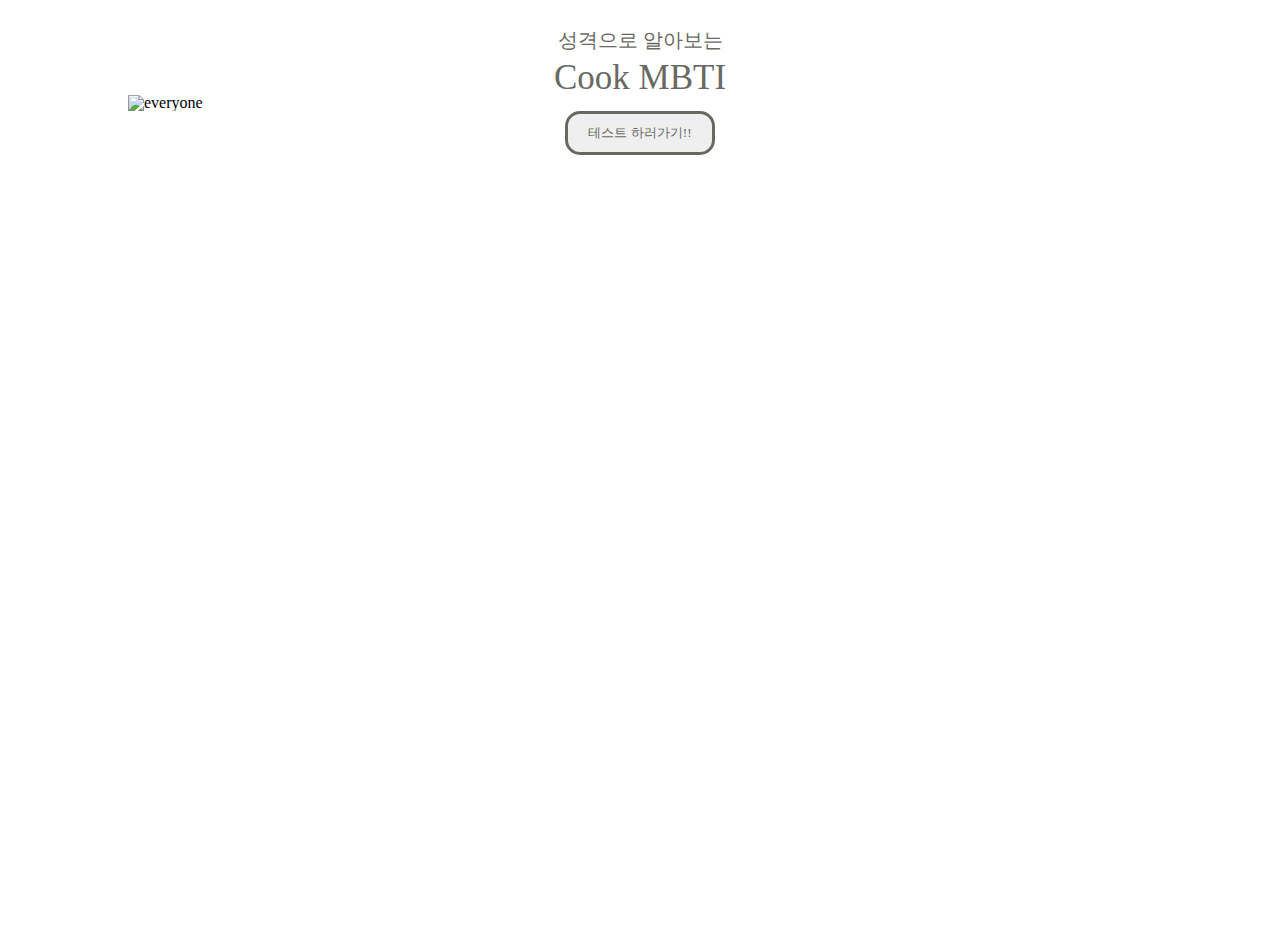
==== index.html @ 25831647 "Create index.html" ====
<!DOCTYPE html>
<html lang="ko">
  <head>
    <meta charset="UTF-8" />
    <meta http-equiv="X-UA-Compatible" content="Chrome" />
    <meta name="viewport" content="width=device-width, initial-scale=1.0" />
    <title>CookWareMbtiTest</title>
    <link rel="stylesheet" href="css/reset.css" />
    <link rel="stylesheet" href="/css/style.css" />
  </head>
  <body background="배경1.png">
    <!-- 비디오 화면 -->

    <main>
      <!-- <video src="BG2.mp4 " autoplay="autoplay" loop type="video/mp4"></video> -->
      <!-- 시작 페이지 -->
      <article class="start" style="display: ''">
        <div class="start__big-title font-one">성격으로 알아보는</div>
        <div class="start__small-title font-one">Cook MBTI</div>
        <img class="start__img" src="계량컵.png" alt="everyone" />
        <button class="start__test-button font-one" type="button ">
          테스트 하러가기!!
        </button>
      </article>

      <!-- 주의사항 페이지 -->
      <article class="read" style="display: none">
        <h2 class="read__text1 font-one">※ 주의사항 ※</h2>
        <p style="line-height: 1.3" class="read__text2 font-one">
          본 테스트는 간단하게 제작하였으며,<br />
          재미로만 참여해주시기 바랍니다
        </p>
        <button class="read__button font-one">OK!</button>
      </article>

      <!-- 질문 페이지 -->
      <article class="question" style="display: none">
        <input class="question__type" type="hidden" value="EI" />
        <!-- 문제 현황 -->
        <div class="question__number font-number">1/12</div>

        <!-- 문제 성향 알아보는 부분 -->
        <div class="question__title font-one">Question Title</div>
        <button
          style="line-height: 1.3"
          class="question__A question-button font-one"
          type="button"
        >
          답변
        </button>
        <button
          style="line-height: 1.3"
          class="question__B question-button font-one"
          type="button"
        >
          답변
        </button>
      </article>

      <!-- mbti 판단하는 부분 -->
      <input type="hidden" class="EI" value="0" />
      <input type="hidden" class="SN" value="0" />
      <input type="hidden" class="TF" value="0" />
      <input type="hidden" class="JP" value="0" />

      <article class="result" style="display: none">
        <div class="result__character-prename font-one">앞부분</div>
        <div class="result__character-name font-one">조리도구이름</div>
        <img
          class="result__character-img font-one box-one"
          src=""
          alt="person"
        />
        <div class="result__character-explain font-one">★ 성격 특징 ★</div>
        <section class="result__explains font-one box-one"></section>
        <div class="result__line"></div>
        <div class="result__friend">
          <div class="result__best box-one">
            <div class="result__text font-one">같이 쓰면 좋음</div>
            <img
              class="result__best-img"
              src="가위.png"
              alt=""
              width="120px"
              height="120px%"
            />
            <div class="result__best-name font-one">이름</div>
          </div>
          <div class="result__worst box-one">
            <div class="result__text font-one">같이 쓰면 별로</div>
            <img
              class="result__worst-img"
              src="계량컵2.png"
              alt=""
              width="120px"
              height="120px"
            />
            <div class="result__worst-name font-one">이름</div>
          </div>
        </div>

        <!-- Go to www.addthis.com/dashboard to customize your tools -->
        <div class="addthis addthis_inline_share_toolbox_s4sb"></div>
        <footer style="line-height: 1.3" class="font-footer">
          전종훈 | minn4072@gmail.com
        </footer>
      </article>
    </main>

    <!-- <script
      src="https://code.jquery.com/jquery-3.5.1.slim.min.js"
      integrity="sha384-DfXdz2htPH0lsSSs5nCTpuj/zy4C+OGpamoFVy38MVBnE+IbbVYUew+OrCXaRkfj"
      crossorigin="anonymous"
    ></script> -->
    <!-- <script
      src="https://cdn.jsdelivr.net/npm/bootstrap@4.5.3/dist/js/bootstrap.bundle.min.js"
      integrity="sha384-ho+j7jyWK8fNQe+A12Hb8AhRq26LrZ/JpcUGGOn+Y7RsweNrtN/tE3MoK7ZeZDyx"
      crossorigin="anonymous"
    ></script> -->

    <!-- Go to www.addthis.com/dashboard to customize your tools -->
    <script
      type="text/javascript"
      src="//s7.addthis.com/js/300/addthis_widget.js#pubid=ra-614bd27334882d83"
    ></script>

    <script src="script.js"></script>
  </body>
</html>
---- css/style.css ----
@import url("start.css");
@import url("question.css");
@import url("addthis.css");
@import url("result.css");
@import url("jb-box.css");
@import url("video.css");
@import url("font.css");
@import url("read.css");

body {
  height: 100vh;
  /* border: 2px solid; */
}

main {
  height: 100%;
  /* border: 2px solid; */
}

li {
  margin: 10px 0px;
  margin-left: 8px;
}

footer {
  text-align: center;
  width: 100%;
  margin-top: 50px;
  font-size: 12px;
  padding-right: 8px;
}

/* video {
  border: 2px solid aqua;
  width: 100%;
  position: absolute;
  object-fit: fill;
} */

@font-face {
  font-family: "HSYuji-Regular";
  src: url("https://cdn.jsdelivr.net/gh/projectnoonnu/noonfonts_2108@1.1/HSYuji-Regular.woff")
    format("woff");
  font-weight: normal;
  font-style: normal;
}
@font-face {
  font-family: "CookieRun-Regular";
  src: url("https://cdn.jsdelivr.net/gh/projectnoonnu/noonfonts_2001@1.1/CookieRun-Regular.woff")
    format("woff");
  font-weight: normal;
  font-style: normal;
}
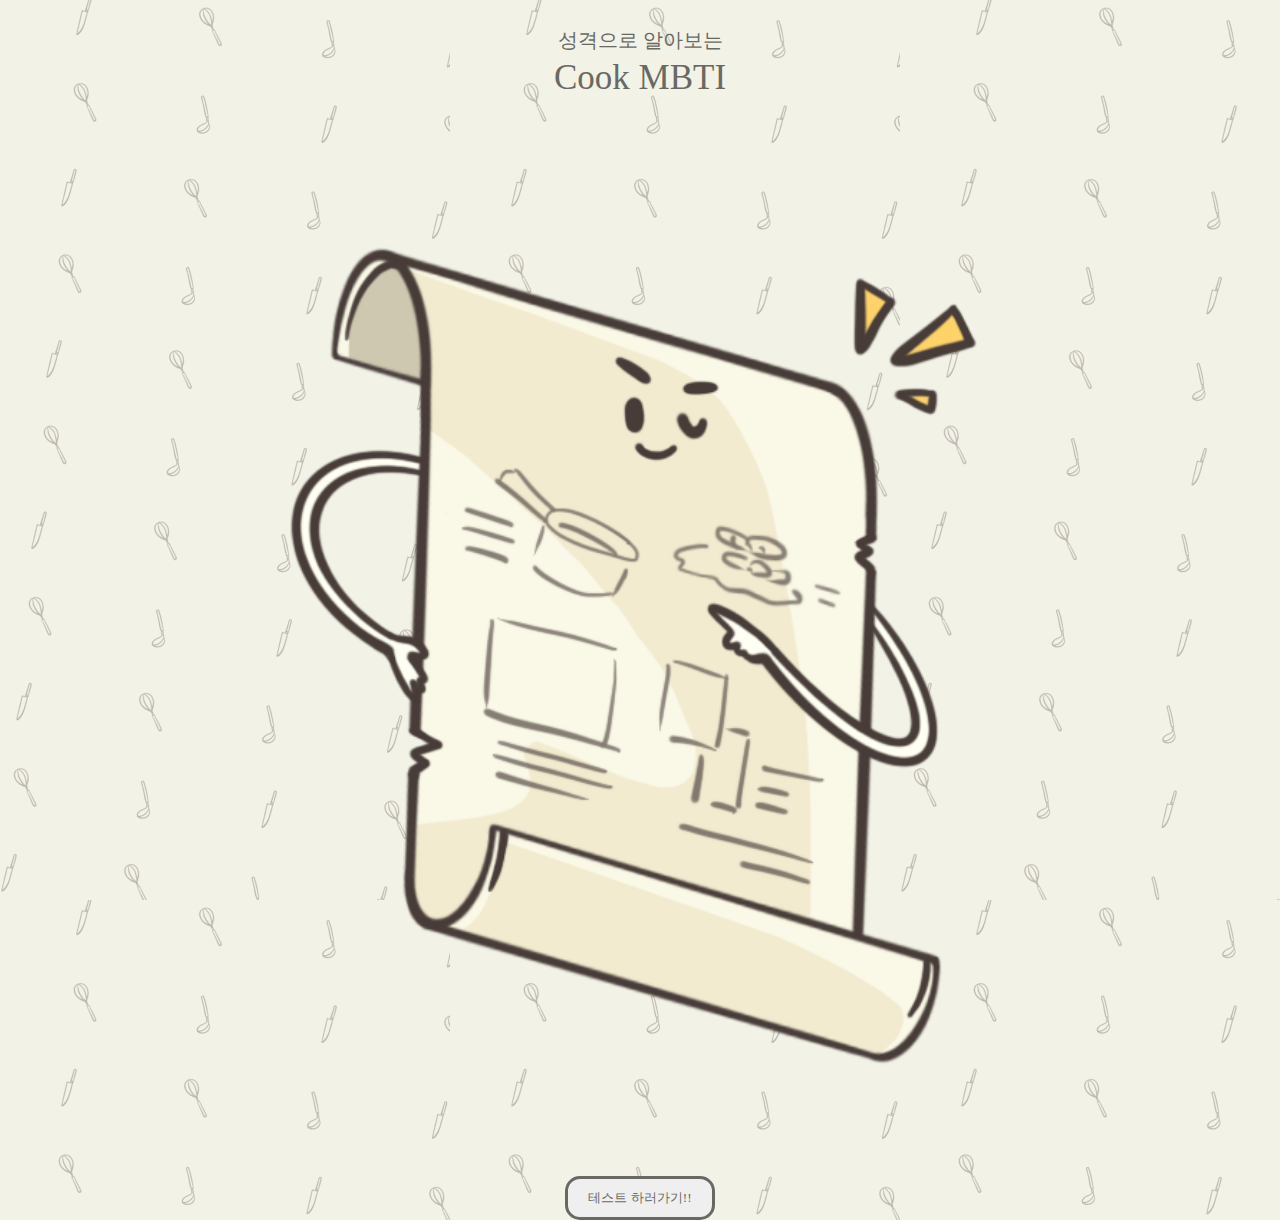
==== commit ba2e2c18: "Update index.html" ====
--- a/index.html
+++ b/index.html
@@ -5,10 +5,11 @@
     <meta http-equiv="X-UA-Compatible" content="Chrome" />
     <meta name="viewport" content="width=device-width, initial-scale=1.0" />
     <title>CookWareMbtiTest</title>
+
     <link rel="stylesheet" href="css/reset.css" />
     <link rel="stylesheet" href="/css/style.css" />
   </head>
-  <body background="배경1.png">
+  <body background="images/배경_1.png">
     <!-- 비디오 화면 -->
 
     <main>
@@ -17,7 +18,7 @@
       <article class="start" style="display: ''">
         <div class="start__big-title font-one">성격으로 알아보는</div>
         <div class="start__small-title font-one">Cook MBTI</div>
-        <img class="start__img" src="계량컵.png" alt="everyone" />
+        <img class="start__img" src="images/레시피.png" alt="everyone" />
         <button class="start__test-button font-one" type="button ">
           테스트 하러가기!!
         </button>
@@ -38,6 +39,7 @@
         <input class="question__type" type="hidden" value="EI" />
         <!-- 문제 현황 -->
         <div class="question__number font-number">1/12</div>
+        <!-- progress bar -->
 
         <!-- 문제 성향 알아보는 부분 -->
         <div class="question__title font-one">Question Title</div>
@@ -63,6 +65,7 @@
       <input type="hidden" class="TF" value="0" />
       <input type="hidden" class="JP" value="0" />
 
+      <!-- 결과 화면 -->
       <article class="result" style="display: none">
         <div class="result__character-prename font-one">앞부분</div>
         <div class="result__character-name font-one">조리도구이름</div>
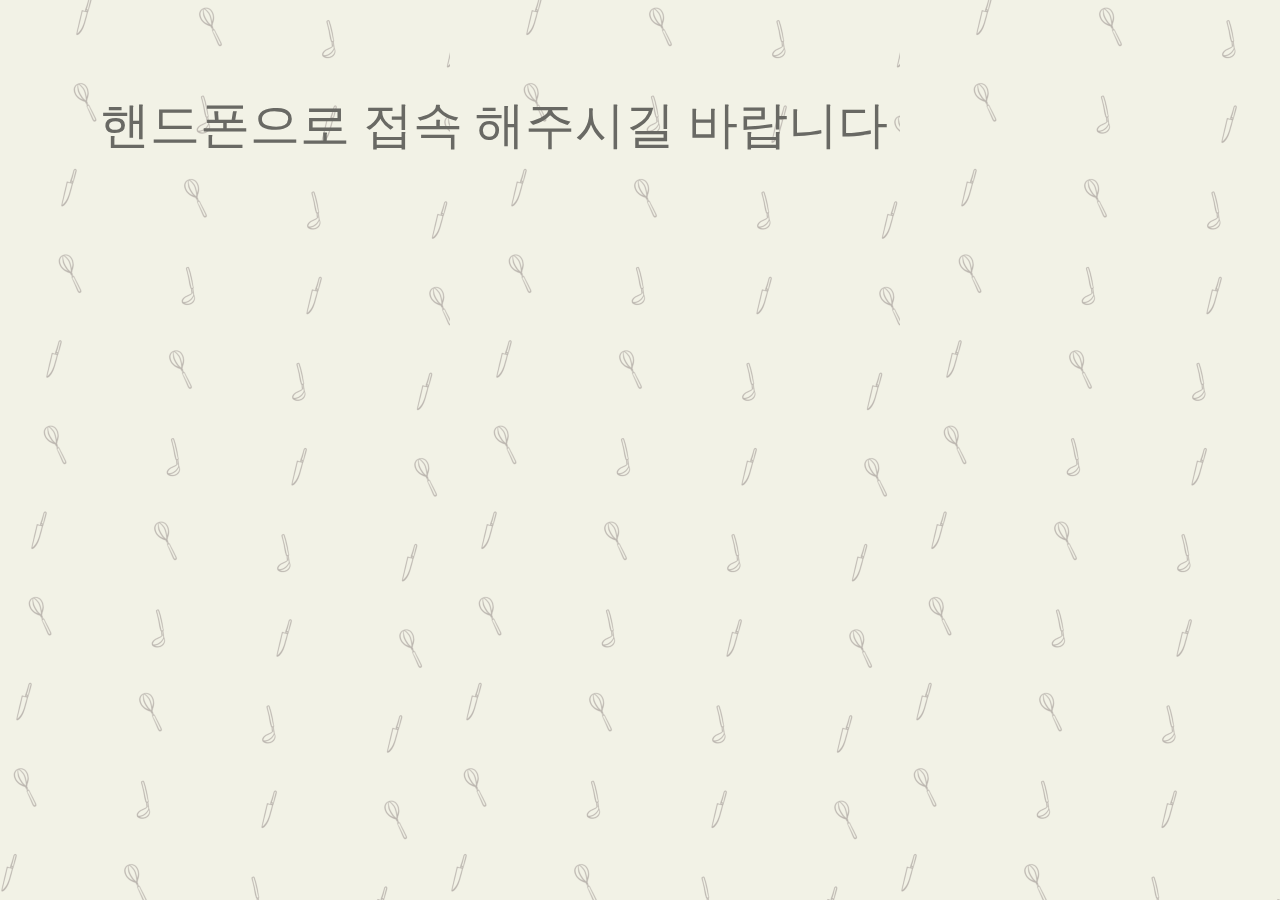
==== commit 301a5402: "Update index.html" ====
--- a/index.html
+++ b/index.html
@@ -4,6 +4,7 @@
     <meta charset="UTF-8" />
     <meta http-equiv="X-UA-Compatible" content="Chrome" />
     <meta name="viewport" content="width=device-width, initial-scale=1.0" />
+    <meta http-equiv="ScreenOrientation" content="autoRotate:disabled">
     <title>CookWareMbtiTest</title>
 
     <link rel="stylesheet" href="css/reset.css" />
@@ -11,6 +12,8 @@
   </head>
   <body background="images/배경_1.png">
     <!-- 비디오 화면 -->
+
+    <div class="font-one desktopview">핸드폰으로 접속 해주시길 바랍니다</div>
 
     <main>
       <!-- <video src="BG2.mp4 " autoplay="autoplay" loop type="video/mp4"></video> -->
@@ -64,6 +67,13 @@
       <input type="hidden" class="SN" value="0" />
       <input type="hidden" class="TF" value="0" />
       <input type="hidden" class="JP" value="0" />
+
+      <!-- 로딩화면 -->
+      <div class="loading" style="display: none"">
+
+        <div class="loading__title font-one">분석중...</div>
+        <img class="loading__gif" src="images/loading.gif" alt="" srcset="" />
+      </div>
 
       <!-- 결과 화면 -->
       <article class="result" style="display: none">
--- a/css/style.css
+++ b/css/style.css
@@ -6,7 +6,7 @@
 @import url("video.css");
 @import url("font.css");
 @import url("read.css");
-
+@import url("loading.css");
 body {
   height: 100vh;
   /* border: 2px solid; */
@@ -51,3 +51,22 @@
   font-weight: normal;
   font-style: normal;
 }
+
+@media (max-width: 601px) {
+  .desktopview {
+    visibility: hidden;
+  }
+}
+
+@media (min-width: 600px) {
+  main {
+    display: none;
+  }
+  .desktopview {
+    visibility: visible;
+    font-size: 50px;
+    position: fixed;
+    top: 100px;
+    left: 100px;
+  }
+}
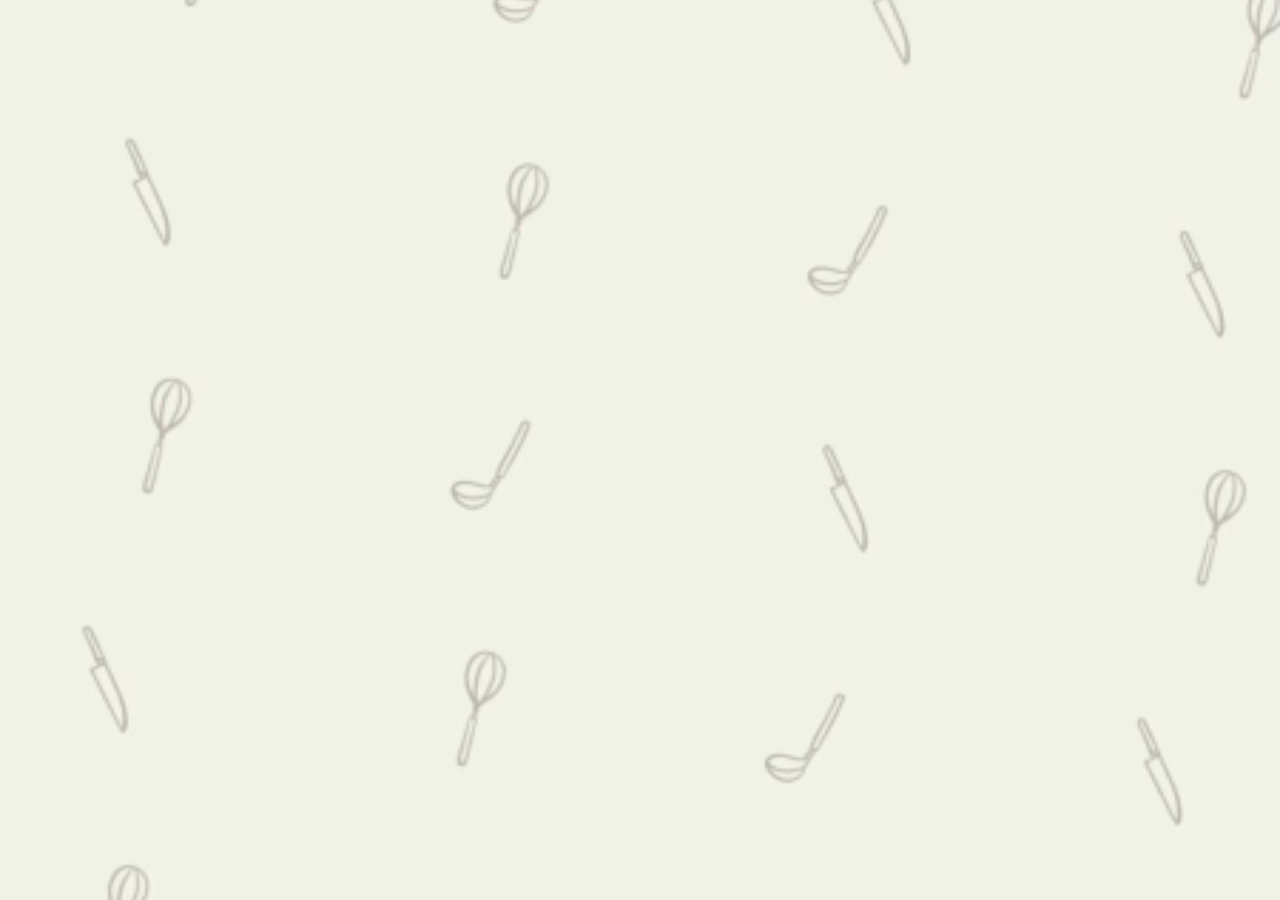
==== commit b20c40c1: "Update index.html" ====
--- a/index.html
+++ b/index.html
@@ -4,19 +4,25 @@
     <meta charset="UTF-8" />
     <meta http-equiv="X-UA-Compatible" content="Chrome" />
     <meta name="viewport" content="width=device-width, initial-scale=1.0" />
-    <meta http-equiv="ScreenOrientation" content="autoRotate:disabled">
+    <meta http-equiv="ScreenOrientation" content="autoRotate:disabled" />
     <title>CookWareMbtiTest</title>
 
     <link rel="stylesheet" href="css/reset.css" />
     <link rel="stylesheet" href="/css/style.css" />
+    <style>
+      video {
+        z-index: -1;
+        width: 100%;
+        height: 100vh;
+        object-fit: cover;
+        position: absolute;
+      }
+    </style>
   </head>
-  <body background="images/배경_1.png">
-    <!-- 비디오 화면 -->
-
-    <div class="font-one desktopview">핸드폰으로 접속 해주시길 바랍니다</div>
-
+  <body>
+    <video src="/images/BG_2.mp4" playsinline muted autoplay loop></video>
     <main>
-      <!-- <video src="BG2.mp4 " autoplay="autoplay" loop type="video/mp4"></video> -->
+      <!-- <video src="BG_1.mp4 " autoplay="autoplay" loop type="video/mp4"></video> -->
       <!-- 시작 페이지 -->
       <article class="start" style="display: ''">
         <div class="start__big-title font-one">성격으로 알아보는</div>
@@ -69,10 +75,9 @@
       <input type="hidden" class="JP" value="0" />
 
       <!-- 로딩화면 -->
-      <div class="loading" style="display: none"">
-
+      <div class="loading" style="display: none">
         <div class="loading__title font-one">분석중...</div>
-        <img class="loading__gif" src="images/loading.gif" alt="" srcset="" />
+        <img class="loading__gif" src="images/loading.gif" />
       </div>
 
       <!-- 결과 화면 -->
@@ -84,12 +89,17 @@
           src=""
           alt="person"
         />
+        <div class="result__line"></div>
         <div class="result__character-explain font-one">★ 성격 특징 ★</div>
         <section class="result__explains font-one box-one"></section>
         <div class="result__line"></div>
+        <div class="result__combi font-one">
+          <div class="result__combi-title">★ 조리도구 궁합 ★</div>
+        </div>
+
         <div class="result__friend">
           <div class="result__best box-one">
-            <div class="result__text font-one">같이 쓰면 좋음</div>
+            <div class="result__text font-one"><u>같이 쓰면 좋음</u></div>
             <img
               class="result__best-img"
               src="가위.png"
@@ -100,7 +110,7 @@
             <div class="result__best-name font-one">이름</div>
           </div>
           <div class="result__worst box-one">
-            <div class="result__text font-one">같이 쓰면 별로</div>
+            <div class="result__text font-one"><u>같이 쓰면 별로</u></div>
             <img
               class="result__worst-img"
               src="계량컵2.png"
@@ -111,7 +121,8 @@
             <div class="result__worst-name font-one">이름</div>
           </div>
         </div>
-
+        <div class="result__line"></div>
+        <div class="result__share font-one">★ 공유하기 ★</div>
         <!-- Go to www.addthis.com/dashboard to customize your tools -->
         <div class="addthis addthis_inline_share_toolbox_s4sb"></div>
         <footer style="line-height: 1.3" class="font-footer">
@@ -130,8 +141,19 @@
       integrity="sha384-ho+j7jyWK8fNQe+A12Hb8AhRq26LrZ/JpcUGGOn+Y7RsweNrtN/tE3MoK7ZeZDyx"
       crossorigin="anonymous"
     ></script> -->
+    <ins
+      class="kakao_ddn_area"
+      style="display: none; width: 100%"
+      data-ad-unit="DAN-LgZHUGjooDYmkvWr"
+      data-ad-width="320"
+      data-ad-height="50"
+    ></ins>
+    <script
+      async
+      type="text/javascript"
+      src="//t1.daumcdn.net/kas/static/ba.min.js"
+    ></script>
 
-    <!-- Go to www.addthis.com/dashboard to customize your tools -->
     <script
       type="text/javascript"
       src="//s7.addthis.com/js/300/addthis_widget.js#pubid=ra-614bd27334882d83"
